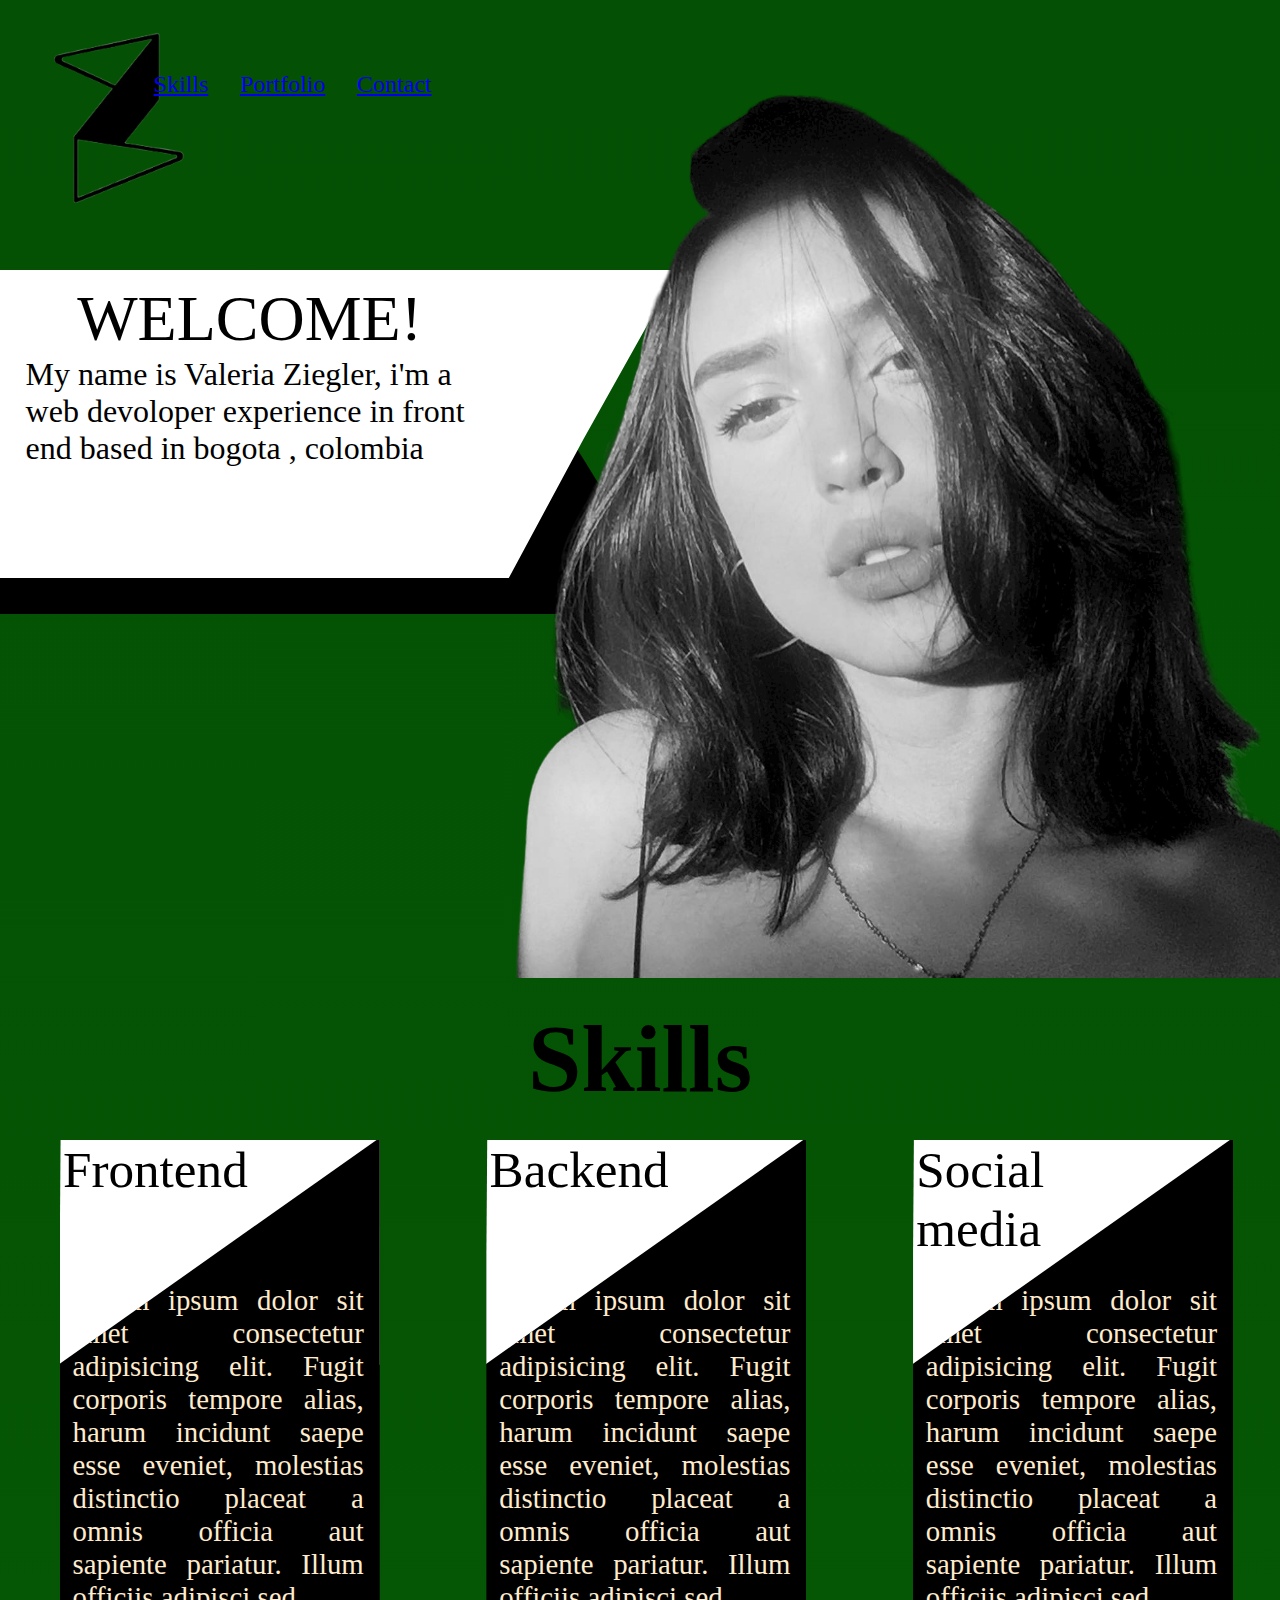
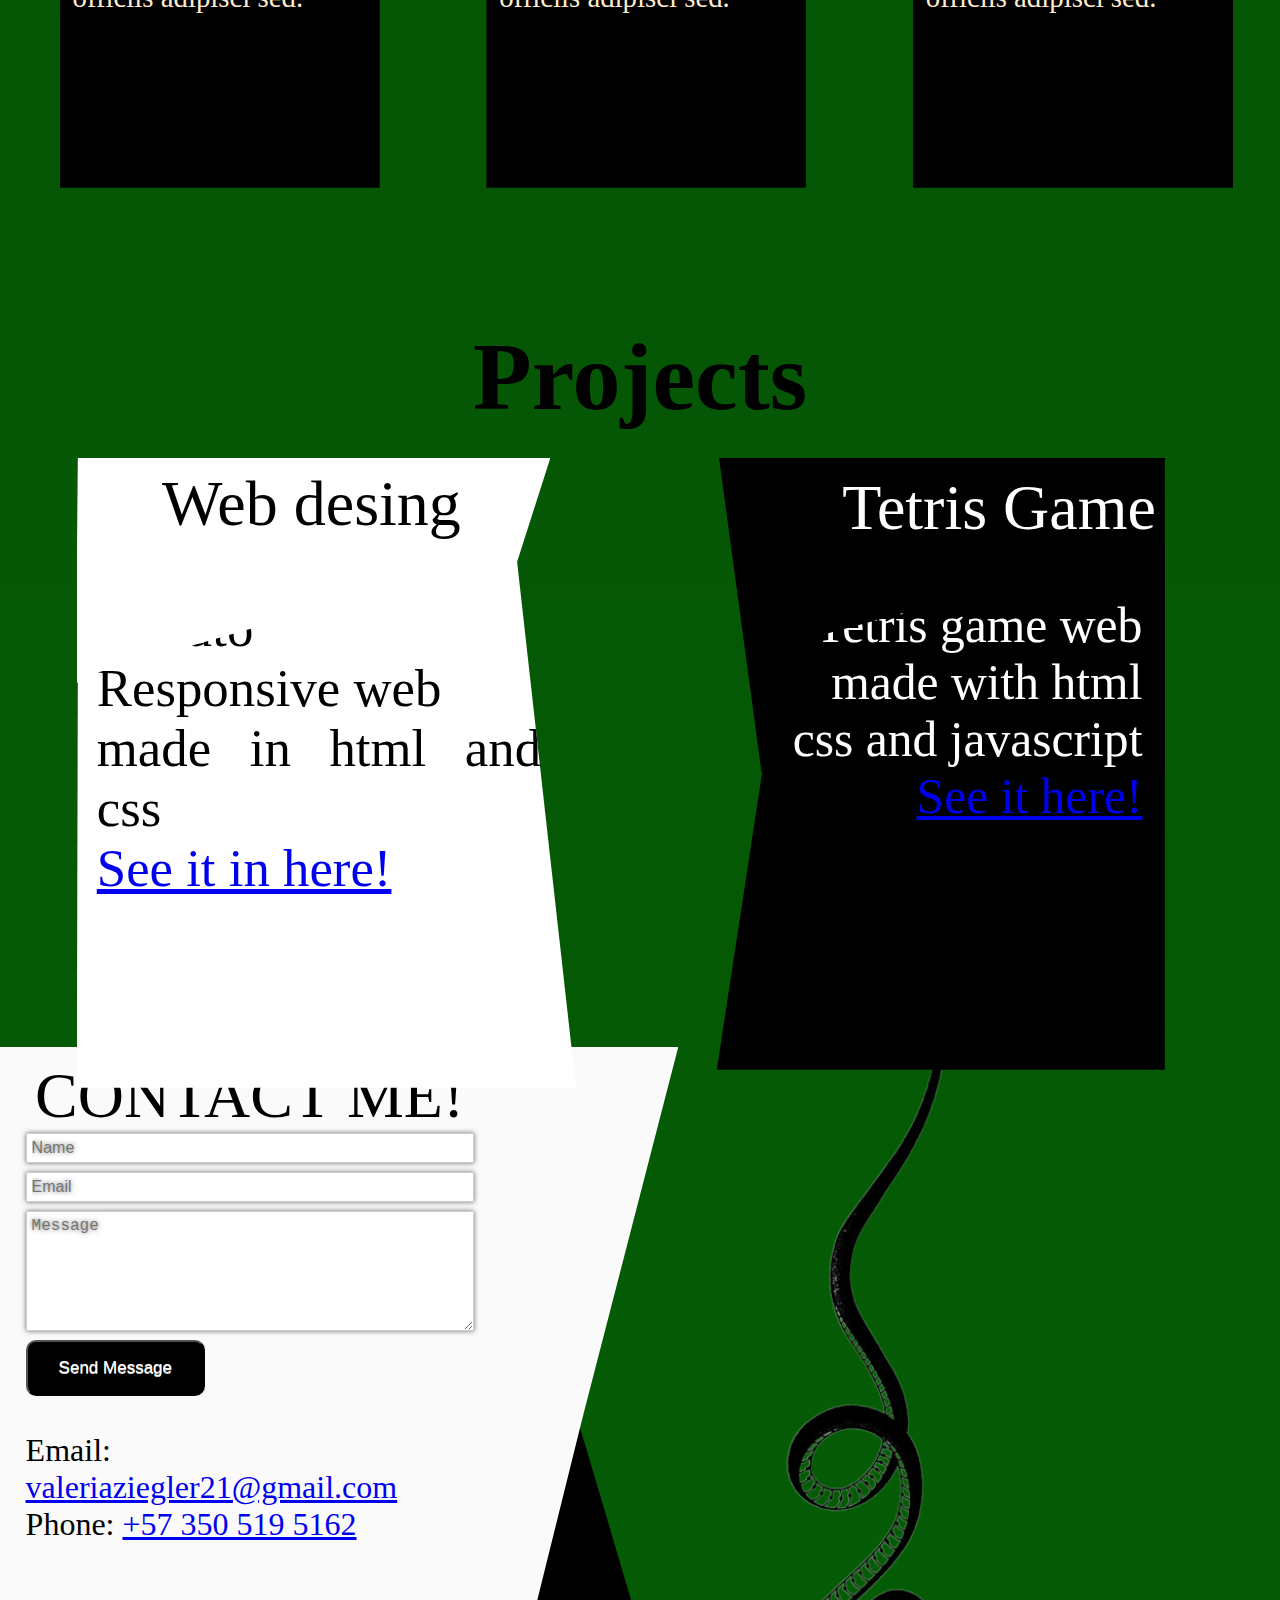
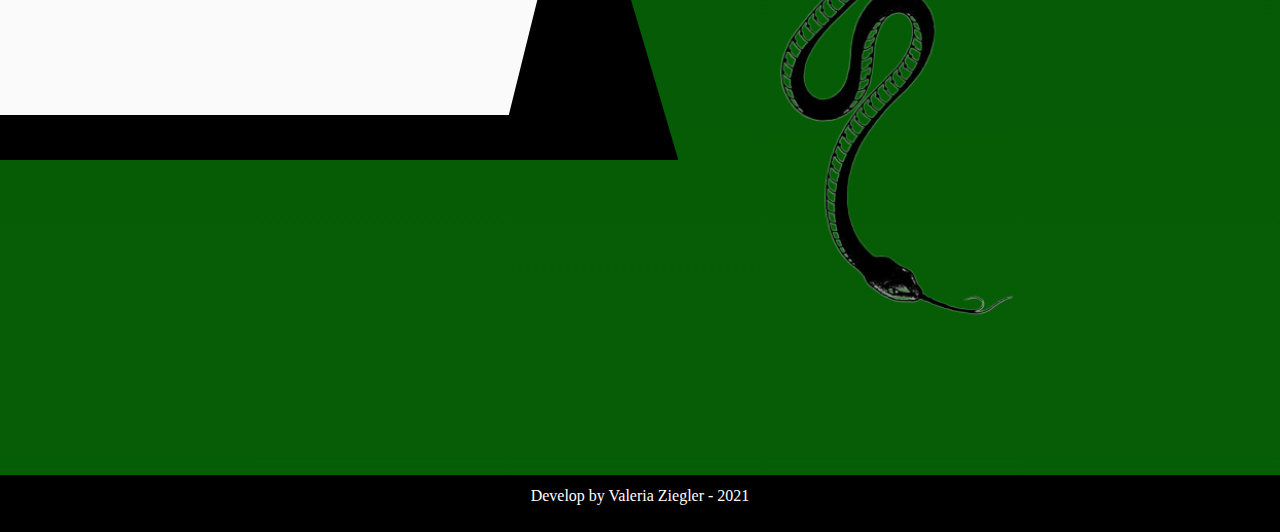
==== index.html @ ec6a2c65 "index" ====
<html lang="en">
<head>
<meta charset="UTF-8">
<meta http-equiv="X-UA-Compatible" content="IE=edge">
<meta name="viewport" content="width=device-width, initial-scale=1.0">
<title>Portfolio</title>
<link rel="stylesheet" type="text/css" href="css/style.css">
<link rel="shortcut icon" type="image/ico" href="img/favicon.ico">
<link href="http://fonts.googleapis.com/icon?family=Material+Icons" rel="stylesheet">
<script src="https://ajax.googleapis.com/ajax/libs/jquery/3.3.1/jquery.min.js"></script>
</head>

<body class="css-selector" >
  
<div class="firstpage">
  <header class="logo" id="top">
    <nav> <a href="#skills" alt="skills">Skills</a> <a href="#portfolio" alt="portfolio">Portfolio</a> <a href="#contact" alt="Contact">Contact</a> </nav>
  </header>
  <div class="piezas-container">
  
  <div class="welcome-container"></div>
  <div class="welcome-container-text2"></div>
  <div class="welcome-container-text">
    <div class="text-welcome">
      <p class="welcome">WELCOME!</p>
      <p class="presentation">My name is Valeria Ziegler, i&#39;m a web devoloper experience in front end based in bogota , colombia</p>
    </div>
  </div>
  </div>
<div class="foto"></div>
</div>
<div id="skills" class="skills">
    <h3>Skills</h3>
    <section>
      
      <div class="skills1">
        <div class="skills-frontend-container-2">
          <p class="title-skills">Frontend</p>
        </div>
        <div class="skills-frontend-container">
          <div>
            <p class="frontend-text">Lorem ipsum dolor sit amet consectetur adipisicing elit. Fugit corporis tempore alias, harum incidunt saepe esse eveniet, molestias distinctio placeat a omnis officia aut sapiente pariatur. Illum officiis adipisci sed.</p>
          </div>
        </div>
      </div>
      <div class="skills2">
        <div class="skills-backend-container-2">
          <p class="title-skills">Backend</p>
        </div>
        <div class="skills-backend-container">
          <div>
            <p class="frontend-text">Lorem ipsum dolor sit amet consectetur adipisicing elit. Fugit corporis tempore alias, harum incidunt saepe esse eveniet, molestias distinctio placeat a omnis officia aut sapiente pariatur. Illum officiis adipisci sed.</p>
          </div>
        </div>
      </div>
      <div class="skills3">
        <div class="skills-socialmedia-container-2">
          <p class="title-skills">Social <br> media</p>
        </div>
        <div class="skills-socialmedia-container">
          <div class="frontend-text">
            <p>Lorem ipsum dolor sit amet consectetur adipisicing elit. Fugit corporis tempore alias, harum incidunt saepe esse eveniet, molestias distinctio placeat a omnis officia aut sapiente pariatur. Illum officiis adipisci sed.</p>
          </div>
        </div>
      </div>
    </section>
</div>
  <container id="portfolio" >
    <h3>Projects</h3>
    <section>
      <div class="container-proyecto">
        <div class="projects-col1-frontend-container-2">
          <p class="title-projects-col1">Web desing</p>
        </div>
        <div class="projects-col1-frontend-container">
          <div class="proyect-text">
            <p >Tributo<br>
              Responsive web<br>
              made in html and css <br>
              <a href="https://optimistic-murdock-c4b876.netlify.app">See it in here!</a></p>
          </div>
        </div>
      </div>
        <div class="container-proyecto2">
        <div class="projects-col2-socialmedia-container-2">
          <p class="title-projects-col2">Tetris Game</p>
        </div>
        <div class="projects-col2-socialmedia-container">
          <div class="proyect-text2"> 
            <p>Tetris game web<br>
              made with html <br>css and javascript <br>
              <a href="https://ourainbows.github.io/tetris-game">See it here!</a></p>
          </div>
        </div>
      </div>
    </section>
  </container>
  <div id="contact">
    <div class="contact-container" ></div>
    <div class="contact-container-text2"></div>
    <div class="contact-container-text">
      <div class="text-welcome">
        <p class="welcome">CONTACT ME!</p>
        <form method="POST" id="contactForm" name="contactForm" class="contactForm">
          <div class="row">
            <div class="col-md-12">
              <div class="form-group">
                <input type="text" class="css-input input-size" name="name" id="name" placeholder="Name">
              </div>
            </div>
            <div class="col-md-12"> 
              <div class="form-group">
                <input type="email" class="css-input input-size" name="email" id="email" placeholder="Email">
              </div>
            </div>
            <div class="col-md-12">
              <div class="form-group">
                <textarea name="message" class="css-input input-size" id="message" cols="30" rows="6" placeholder="Message"></textarea>
              </div>
            </div>
            <div class="col-md-12">
              <div class="form-group">
                <input type="submit" value="Send Message" class="MyButton btn btn-primary">
                <div class="submitting"></div>
              </div>
            </div>
          </div>
        </form>
        <div class="me-container">
          <p class="presentation">Email: <a href="mailto:valeriaziegler21@gmail.com">valeriaziegler21@gmail.com</a> <br>
            Phone: <a href="tel:+57 350 519 5162">+57 350 519 5162</a></p>
        </div>
      </div>
    </div><div id="snake-container"></div>
  </div>
<p class="footer">Develop by Valeria Ziegler - 2021</p>
</div>
</body>
</html>
---- css/style.css ----
* {
  margin: 0;
  padding: 0;
}
html {

  scroll-behavior: smooth;
}
:root{
  --breakpoint-sm: 576px;
  --breakpoint-md: 768px;
  --breakpoint-lg: 992px;
  --breakpoint-xl: 1200px;
}
@font-face {
  font-family: Staatliches;
  src: local("Staatliches"), local("Staatliches-Regular");
  font-weight: bold;
}
body {
  font-size: 16px;
  font-family: Staatliches;
  overflow-x: hidden
}
.firstpage {
  background-size: contain;
  background-repeat: no-repeat;
  width: 100%;
}
.logo{
  
  background-image: url("../img/logonegro.png");
  height: 20%;
  background-repeat: no-repeat;
  margin: 2% 0% 5% 2%;
  background-size: contain;
}
nav {
  position: absolute;
  margin: 2% 10%;
  word-spacing: 2vw;
  z-index: 60;
  top: 5%;
  font-size: 1.5em;
}

.welcome-container-text {
  clip-path: polygon(100% 0, 86% 55%, 75% 100%, 0% 100%, 0 49%, 0% 0%);
  background-color: #ffffff;
  height: 30%;
  width: 50%;
  padding: 1% 1% 2% 2%;
  z-index: index 1;
  position: absolute;
}
.welcome-container-text2 {
  clip-path: polygon(68% 0, 86% 55%, 100% 100%, 0 100%, 0 49%, 0 0);
  background-color: #000;
  height: 34%;
  width: 50%;
  padding: 1% 1% 2% 2%;
  z-index: index -1;
  position: absolute;
}
.text-welcome {
  width: 70%;
  height: 70%;
}

.welcome {
  display: flex;
  justify-content: center;
  font-size: 4em;
  margin: 0;
}
.presentation {
  font-size: 2em;
}
.foto {
  background-image: url(../img/seisi.png);
  height: 100%;
  background-repeat: no-repeat;
  background-size: contain;
  background-position: right;
  margin: -15% 0px 0px 0px;
  z-index: 30;

  -webkit-filter: grayscale(100%);
	filter: grayscale(100%);
	-webkit-transition: .3s ease-in-out;
	transition: .3s ease-in-out;
}
.foto:hover {
	-webkit-filter: grayscale(0);
	filter: grayscale(0);
}

.skills {
  height: 102vh;
  display: block;
}

.contact-container {
  margin-top: 46%;
}
.contact-container-text {
  clip-path: polygon(100% 0, 86% 55%, 75% 100%, 0% 100%, 0 49%, 0% 0%);
  background-color: #fafafa;
  height: 70%;
  width: 50%;
  padding: 1% 1% 2% 2%;
  z-index: index 1;
  position: absolute;
}
.contact-container-text2 {
  clip-path: polygon(68% 0, 86% 55%, 100% 100%, 0 100%, 0 49%, 0 0);
  background-color: #000;
  height: 75%;
  width: 50%;
  padding: 1% 1% 2% 2%;
  z-index: index -1;
  position: absolute;
}

#snake-container {
  background-image: url(../img/snake.png);
  background-repeat: no-repeat;
  background-size: contain;
  height: 100%;
  background-position: center;
  z-index: 50;
  position: relative;
  margin: 0% 0% 0% 40%;
  top: -130px;
  padding-top: 10%;
}
.skills-frontend-container, .skills-backend-container, .skills-socialmedia-container {
  clip-path: polygon(100% -2px, 100% 100%, 0% 100%, 0px 34.55%);
  background-color: black;
  height: 72%;
  width: 25%;
  z-index: index -1;
  position: absolute;
  margin: 0% 0% 0% -12%;
}

.skills-frontend-container-2, .skills-backend-container-2, .skills-socialmedia-container-2 {
  clip-path: polygon(100% 0px, 100% 149px, 100% 100%, 0% 99.67%, 0px 50%, 1px -9.39%);
  background-color: #ffffff;
  height: 25%;
  width: 25%;
  z-index: index 1;
  position: absolute;
  margin: 0% 0% 0% -12%;
}

.projects-col1-frontend-container, .projects-col1-backend-container, .projects-col1-socialmedia-container {
  clip-path: polygon(88% 95px, 100% 100%, 0% 100%, 1px 35%);
  background-color: #ffffff;
  height: 70%;
  width: 39%;
  z-index: 90;
  position: absolute;
  margin: 0% 0% 0% -19%;
}
.projects-col1-frontend-container-2, .projects-col1-backend-container-2, .projects-col1-socialmedia-container-2 {
  clip-path: polygon(100% 0px, 90% 148px, 0% 100%, 0px 50%, 1px 0%);
  background-color: #ffffff;
  height: 25%;
  width: 37%;
  z-index: 80;
  position: absolute;
  margin: 0% 0% 0% -19%;
}

.projects-col2-frontend-container, .projects-col2-backend-container, .projects-col2-socialmedia-container {
  clip-path: polygon(100% 85px, 100% 100%, 0% 100%, 10% 52%, 18% 30%);
  background-color: #000;
  height: 68%;
  width: 35%;
  z-index: 90;
  position: absolute;
  margin: 0% 0% 0% -19%;
}
.projects-col2-frontend-container-2, .projects-col2-backend-container-2, .projects-col2-socialmedia-container-2 {
  clip-path: polygon(100% 0px, 100% 150px, 100% 100%, 10% 100%, 2px -0.5%);
  background-color: #000;
  height: 35%;
  width: 35%;
  z-index: 80;
  position: absolute;
  margin: 0% 0% 0% -19%;
}

.frontend-text {
  color: blanchedalmond;
  font-size: 1.8em;
  text-align: justify;
  padding: 45% 5% 0% 4%;
}
.proyect-text {
  color: rgb(0, 0, 0);
  font-size: 3.3em;
  text-align: justify;
  padding: 28% 7% 0% 4%;
}
.proyect-text2 {
  color: rgb(255, 255, 255);
  font-size: 3.1em;
  text-align: right;
  padding: 31% 5% 0% 7%;
}

h3 {
  display: flex;
  justify-content: center;
  padding: 2% 0% 2% 0%;
  font-size: 6em;
}
.title-skills {
  padding: 0% 0% 0% 1%;
  font-size: 3.2em;
  color: #000;
}
.title-skills1 {
  padding: 2% 0% 0% 4%;
  font-size: 3em;
  color: #000;
}

.title-projects-col1 {
  padding: 2% 0% 0% 18%;
  font-size: 4em;
  color: #000;
}

.title-projects-col2 {
  padding: 3% 0% 0% 28%;
  font-size: 4em;
  color: #fff;
}

section {
  display: flex;
  justify-content: space-around;
}

.projects {
  background-color: #A5B61A;
  height: 70%;
  display: block;
}
.contact {
  background-color: #d3692b;
  height: 70%;
  display: block;
}
.title-projects {
  padding: 4% 0% 0% 7%;
  font-size: 2em;
}
.projects-frontend-container, .projects-backend-container, .projects-container {
  clip-path: polygon(100% 0px, 100% 149px, 100% 100%, 0% 99.67%, 0px 50%, 1px -9.39%);
  background-color: #A5B61A;
  height: 38%;
  width: 25%;
  z-index: index 1;
  position: absolute;
  margin: 0% 0% 0% -12%;
}

.css-selector {
  background: linear-gradient(180deg,#045004, #097609, #70af1a, #d9d40b, #e5eb0b,  #a7a7a7);
  background-size: 1400% 1400%;

  -webkit-animation: DegradadoAnimado 30s ease infinite;
  -moz-animation: DegradadoAnimado 30s ease infinite;
  -o-animation: DegradadoAnimado 30s ease infinite;
  animation: DegradadoAnimado 30s ease infinite;
}

@-webkit-keyframes DegradadoAnimado {
  0%{background-position:50% 0%}
  50%{background-position:50% 100%}
  100%{background-position:50% 0%}
}
@-moz-keyframes DegradadoAnimado {
  0%{background-position:50% 0%}
  50%{background-position:50% 100%}
  100%{background-position:50% 0%}
}
@-o-keyframes DegradadoAnimado {
  0%{background-position:50% 0%}
  50%{background-position:50% 100%}
  100%{background-position:50% 0%}
}
@keyframes DegradadoAnimado {
  0%{background-position:50% 0%}
  50%{background-position:50% 100%}
  100%{background-position:50% 0%}
}

.myButton {
	background:linear-gradient(to bottom, #000000 5%, #000000 100%);
	background-color:#000000;
	border-radius:10px;
	
	display:inline-block;
	cursor:pointer;
	color:#ffffff;
	font-family:Arial;
	font-size:17px;
	padding:16px 31px;
	text-decoration:none;
	text-shadow:0px 1px 0px #d1d1d1;
}
.myButton:hover {
	background:linear-gradient(to bottom, #000000 5%, #000000 100%);
	background-color:#000000;
}
.myButton:active {
	position:relative;
	top:1px;
}
.css-input {
  padding: 5px;
  font-size: 16px;
  border-width: 1px;
  border-color: #CCCCCC;
  background-color: #FFFFFF;
  color: #000000;
  border-style: solid;
  border-radius: 0px;
  box-shadow: 0px 0px 5px rgba(66,66,66,.75);
  text-shadow: 0px 0px 5px rgba(66,66,66,.75);
  margin-bottom: 2%;
}
.css-input:focus {
  outline:none;
}

.input-size{
  width:100%;
}

.me-container{
  margin-top:8%;
}



.footer {
  background-color: #000;
  height: 5%;
  width: 100%;
  text-align: center;
  color: #fff;
  position: relative;
  padding-top: 1%;
  
}

@media screen and (max-width : 1024px) {
  .welcome-container-text {
    height: 30%;
    width: 60%;
} 
.contact-container {
  margin-top: 66%;
}  
nav {
  position: absolute;
  margin: 2% 16%;
  word-spacing: 2vw;
  z-index: 60;
  top: 5%;
  font-size: 1.6em;
}
  
.welcome-container-text2 {
   height: 36%;
  width: 54%; 
}
.foto {
  height: 65%;
  margin: -13% -110px 0px 0px;
}
.footer {
  width: 111%;
}


.skills-frontend-container-2, .skills-backend-container-2, .skills-socialmedia-container-2 {
  height: 23%;
  width: 31%;
  margin: 0% 0% 0% -10%;
}
.skills-frontend-container, .skills-backend-container, .skills-socialmedia-container {
  height: 67%;
  width: 31%;
  margin: 0% 0% 0% -10%;
}
h3 {
    padding: 4% 0% 4% 12%;
    font-size: 12vh;
}
.projects-col1-frontend-container-2, .projects-col1-backend-container-2, .projects-col1-socialmedia-container-2 {
  height: 27%;
  width: 42%;
  margin: 0% 0% 0% -16%;
}
.projects-col1-frontend-container, .projects-col1-backend-container, .projects-col1-socialmedia-container {
  height: 68%;
  width: 43%;
  margin: 0% 0% 0% -16.1%;
}
.projects-col2-frontend-container-2, .projects-col2-backend-container-2, .projects-col2-socialmedia-container-2 {
  height: 39%;
  width: 43%;
  margin: 0% 0% 0% -16.1%;
}
.projects-col2-frontend-container, .projects-col2-backend-container, .projects-col2-socialmedia-container {
  height: 68%;
  width: 43%;
  margin: 0% 0% 0% -16.1%;
}
.title-projects-col2 {
  font-size: 5vw;
  
}
.frontend-text {
  color: blanchedalmond;
  font-size: 1.7em;
  text-align: justify;
  padding: 54% 5% 0% 5%;
}
.proyect-text {
  font-size: 3.1em;
  padding: 38% 7% 0% 4%;
}
.title-projects-col1 {
  padding: 2% 0% 0% 18%;
  font-size: 6vw;
  color: #000;
}
.proyect-text2 {
  color: rgb(255, 255, 255);
  font-size: 3.1em;
  text-align: right;
  padding: 35% 5% 0% 7%;
}
.contact-container-text {
 height: 80%;
  width: 56%;
}
.contact-container-text2 {
 width: 62%;
}
#snake-container {
  height: 103%;
  margin: 0% 0% 0% 72%;
}
}
 @media screen and (max-width : 768px) {
   
 .logo {
  height: 16%;}
  nav {
  margin: 2% 15%;}

.foto {
  height: 57%;}
.welcome-container-text {
    height: 33%;}

.title-skills {
  font-size: 2.6em; 
  }
.frontend-text {
    font-size: 1.4em;
    padding: 60% 5% 0% 4%;
}
.proyect-text2 {
  color: rgb(255, 255, 255);
  font-size: 2.6em;
  text-align: right;
  padding: 50% 5% 0% 7%;
}
.title-projects-col2 {
  padding: 2% 0% 0% 14%;
  font-size: 3.3em;

}
.title-projects-col1 {
  font-size: 3em;}

.proyect-text {
  font-size: 2.7em;
  padding: 50% 7% 0% 4%;
}
#snake-container {
  height: 85%;
}
.contact-container {
  margin-top: 79%;
}
.footer {
  width: 115%;
}
 }
 @media screen and (max-width : 430px) {
  nav {
    margin: 3% 0% 0% 30%;
}
.logo {
  height: 15%;
}.foto {
  height: 49%;
  margin: 334px 25px 0px 0px;
}
.welcome-container-text {
  height: 34%;
  width: 106%;
}
.welcome-container-text2 {
  height: 37%;
  width: 104%;
}
  .foto {
    height: 49%;
    margin: 334px 25px 0px 0px;
}
section {
  display:flex;
  flex-direction: column;
  justify-content: center;

}
.skills1{
  margin: auto;
}
.skills2 {
  margin: 730px 0px -367px 212px;
}
.skills3 {
  margin: auto;
}

.skills-frontend-container-2, .skills-backend-container-2, .skills-socialmedia-container-2 {
    height: 24%;
    width: 80%;
    margin: 0% 0% 0% -34%;
}
.skills-frontend-container, .skills-backend-container, .skills-socialmedia-container {
  height: 42%;
  width: 80%;
  margin: 0% 0% 0% -34%

}
.title-skills {
  font-size: 3em;
}
.frontend-text {
  font-size: 1.4em;
  padding: 34% 5% 0% 4%;
}
.skills {
  height: 160vh;
  display: block;
}
.container-proyecto{
  margin: auto;
}
.container-proyecto2{
  margin: 394px 0px 4px 212px;

}
.projects-col1-frontend-container, .projects-col1-backend-container, .projects-col1-socialmedia-container {
  height: 46%;
  width: 78%;
  margin: 1% 0% 0% -30%;
}
.projects-col1-frontend-container-2, .projects-col1-backend-container-2, .projects-col1-socialmedia-container-2 {
  height: 25%;
  width: 74%;
  margin: 0% 0% 0% -30%;
}
.proyect-text {
  font-size: 2.4em;
  padding: 39% 7% 0% 4%;
}
.title-projects-col1 {
  font-size: 3.5em;
  padding: 2% 0% 0% 11%;
}

.projects-col2-frontend-container-2, .projects-col2-backend-container-2, .projects-col2-socialmedia-container-2 {
  height: 46%;
  width: 78%;
  margin: 0% 0% 0% -30%;
}
.projects-col2-frontend-container, .projects-col2-backend-container, .projects-col2-socialmedia-container {
  height: 46%;
  width: 78%;
  margin: 0% 0% 0% -30%;
}
.title-projects-col2 {
  padding: 2% 0% 0% 14%;
  font-size: 3.5em;
}
.proyect-text2 {
  color: rgb(255, 255, 255);
  font-size: 2.5em;
  text-align: right;
  padding: 36% 5% 0% 7%;
}
.contact-container {
  margin-top: 109%;
}
.contact-container-text2 {
  width: 100%;
}
.contact-container-text {
  height: 69%;
  width: 100%;
}
#snake-container{
  
    background-image:unset;
    background-repeat: no-repeat;
    background-size: contain;
    height: 100%;
    background-position: center;
    z-index: 50;
    position: relative;
    margin: 0% 0% 0% 40%;
    top: -130px;
    padding-top: 10%;
}
 }
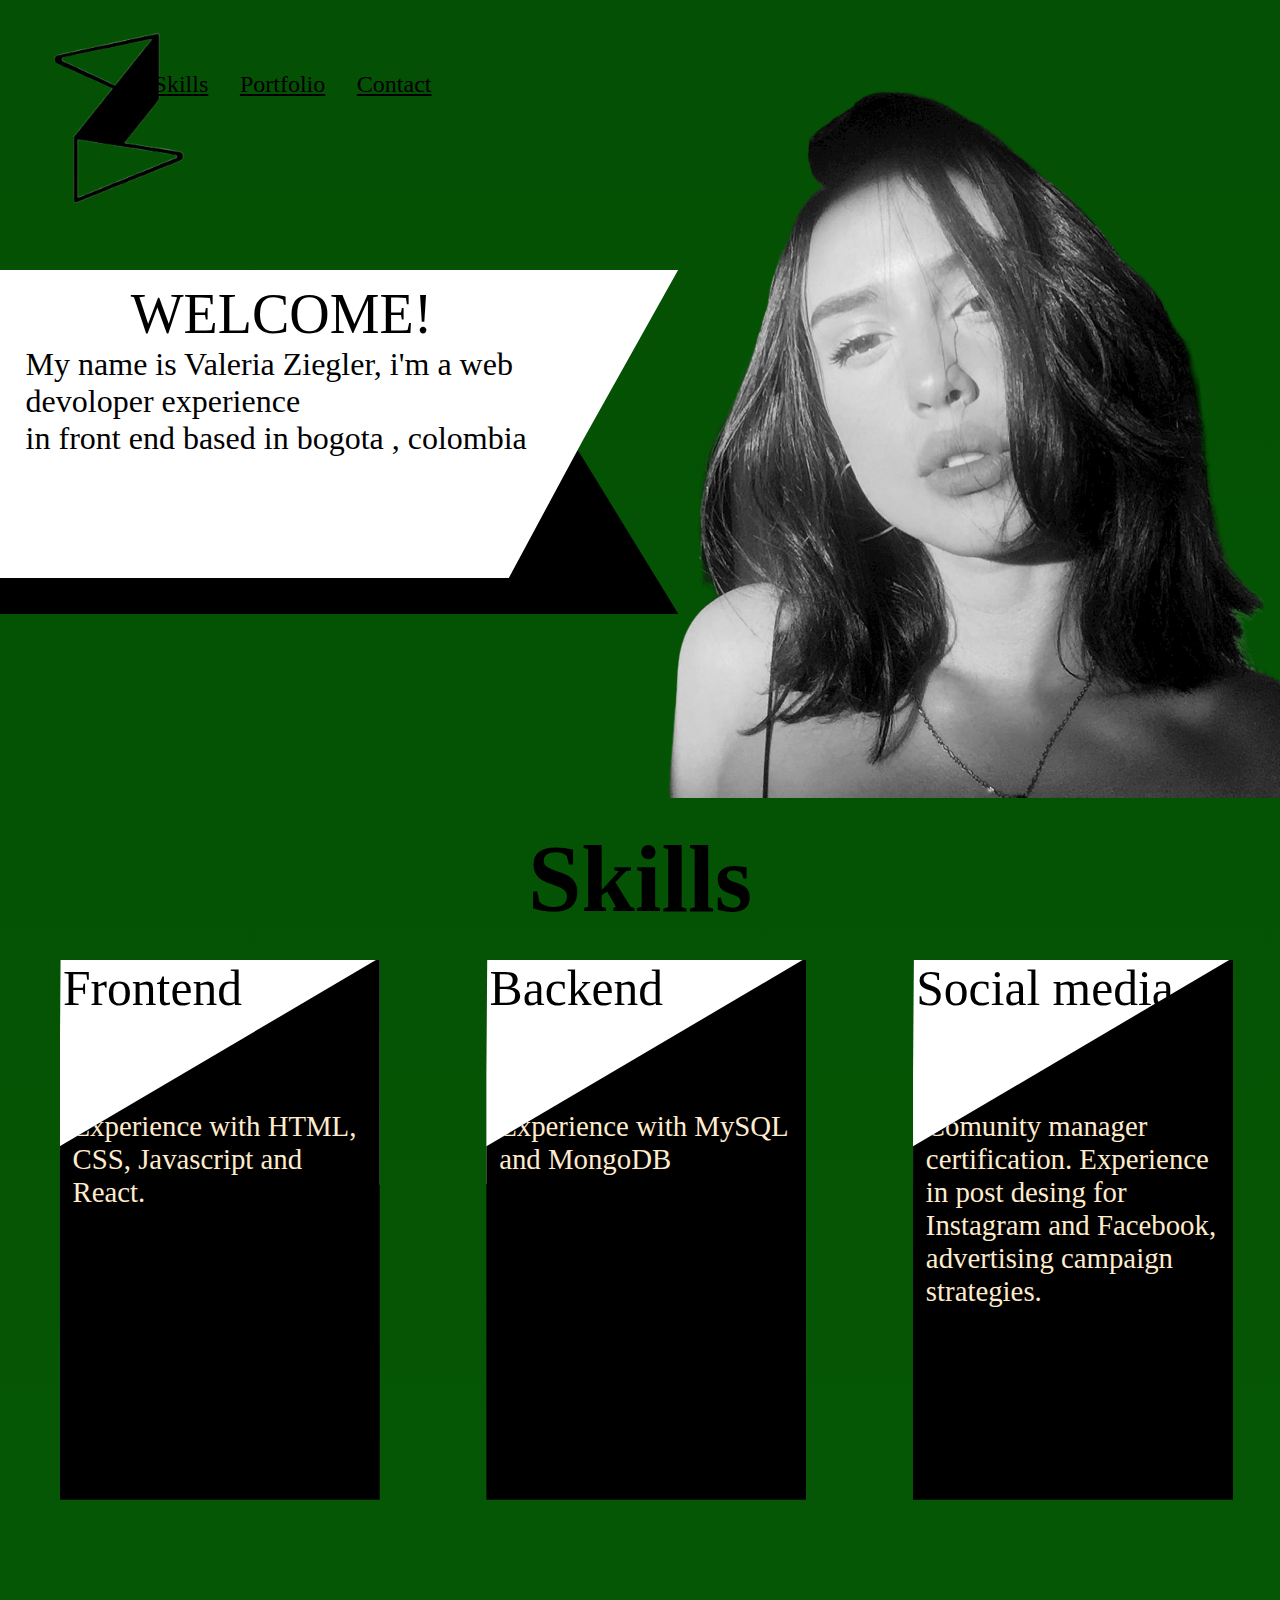
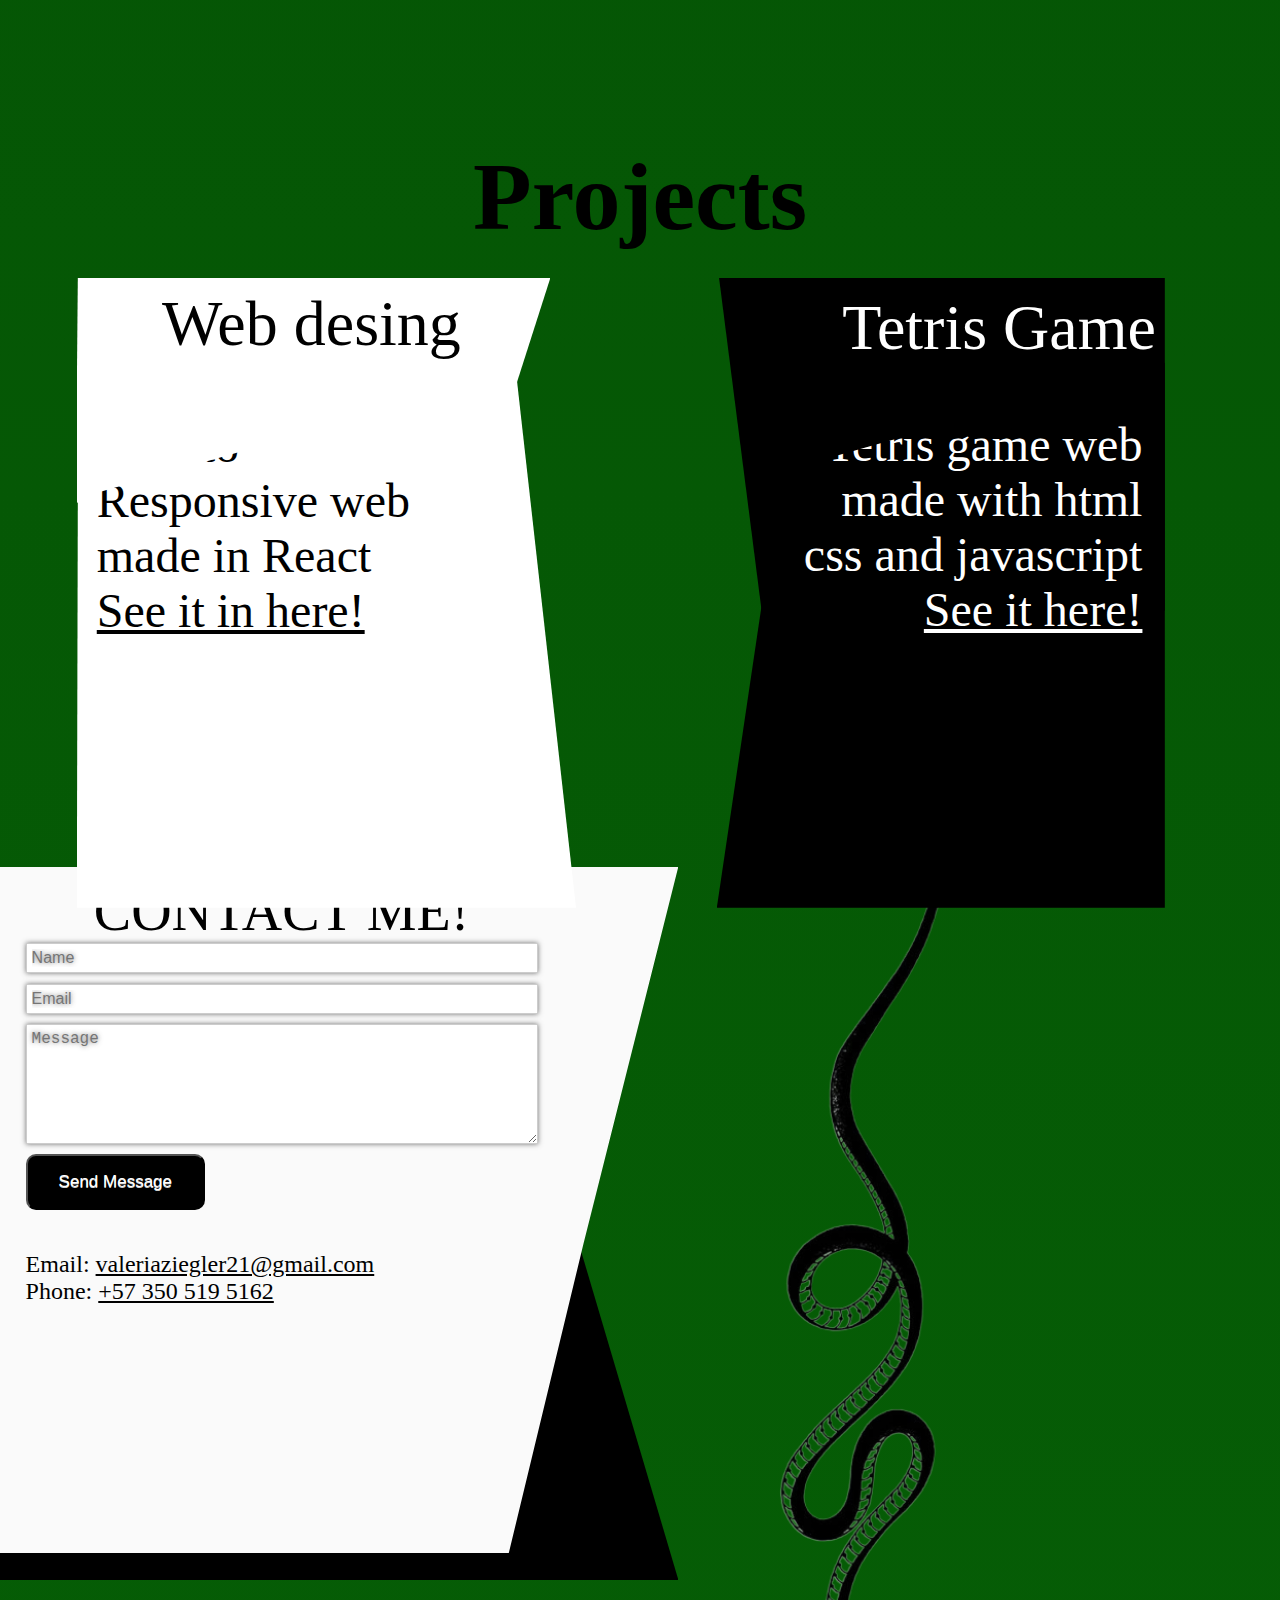
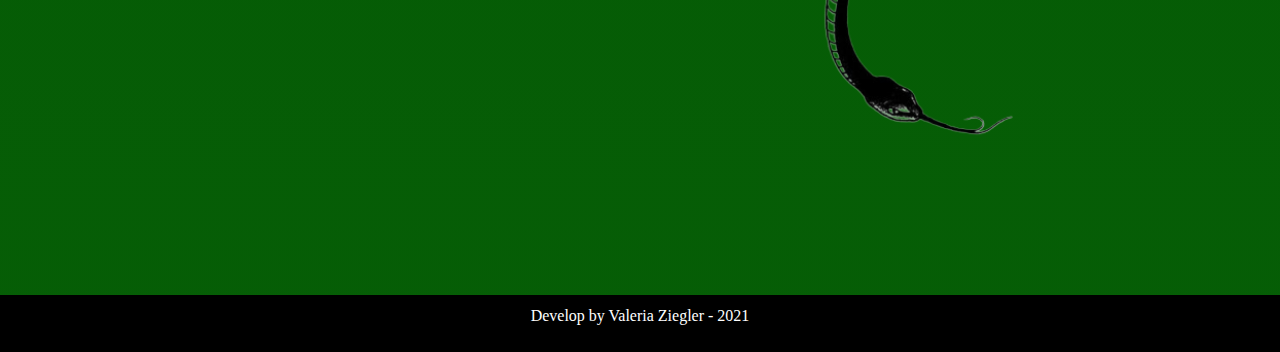
==== commit 4d84fd17: "Css and Responsive" ====
--- a/index.html
+++ b/index.html
@@ -23,7 +23,7 @@
   <div class="welcome-container-text">
     <div class="text-welcome">
       <p class="welcome">WELCOME!</p>
-      <p class="presentation">My name is Valeria Ziegler, i&#39;m a web devoloper experience in front end based in bogota , colombia</p>
+      <p class="presentation1">My name is Valeria Ziegler, i&#39;m a web devoloper experience <br> in front end based in bogota , colombia</p>
     </div>
   </div>
   </div>
@@ -39,7 +39,7 @@
         </div>
         <div class="skills-frontend-container">
           <div>
-            <p class="frontend-text">Lorem ipsum dolor sit amet consectetur adipisicing elit. Fugit corporis tempore alias, harum incidunt saepe esse eveniet, molestias distinctio placeat a omnis officia aut sapiente pariatur. Illum officiis adipisci sed.</p>
+            <p class="frontend-text">Experience with HTML, CSS, Javascript and React.</p>
           </div>
         </div>
       </div>
@@ -49,17 +49,17 @@
         </div>
         <div class="skills-backend-container">
           <div>
-            <p class="frontend-text">Lorem ipsum dolor sit amet consectetur adipisicing elit. Fugit corporis tempore alias, harum incidunt saepe esse eveniet, molestias distinctio placeat a omnis officia aut sapiente pariatur. Illum officiis adipisci sed.</p>
+            <p class="frontend-text">Experience with MySQL and MongoDB</p>
           </div>
         </div>
       </div>
       <div class="skills3">
         <div class="skills-socialmedia-container-2">
-          <p class="title-skills">Social <br> media</p>
+          <p class="title-skills">Social media</p>
         </div>
         <div class="skills-socialmedia-container">
           <div class="frontend-text">
-            <p>Lorem ipsum dolor sit amet consectetur adipisicing elit. Fugit corporis tempore alias, harum incidunt saepe esse eveniet, molestias distinctio placeat a omnis officia aut sapiente pariatur. Illum officiis adipisci sed.</p>
+            <p>Comunity manager certification. Experience in post desing for Instagram and Facebook, advertising campaign strategies.</p>
           </div>
         </div>
       </div>
@@ -76,8 +76,8 @@
           <div class="proyect-text">
             <p >Tributo<br>
               Responsive web<br>
-              made in html and css <br>
-              <a href="https://optimistic-murdock-c4b876.netlify.app">See it in here!</a></p>
+              made in React<br>
+              <a href="https://cranky-cori-04d184.netlify.app/#/Inicio">See it in here!</a></p>
           </div>
         </div>
       </div>
@@ -89,12 +89,12 @@
           <div class="proyect-text2"> 
             <p>Tetris game web<br>
               made with html <br>css and javascript <br>
-              <a href="https://ourainbows.github.io/tetris-game">See it here!</a></p>
+              <a href="https://ourainbows.github.io/tetris-game" style="color:#ffff">See it here!</a></p>
           </div>
         </div>
       </div>
     </section>
-  </container>
+  </container
   <div id="contact">
     <div class="contact-container" ></div>
     <div class="contact-container-text2"></div>
@@ -127,7 +127,7 @@
           </div>
         </form>
         <div class="me-container">
-          <p class="presentation">Email: <a href="mailto:valeriaziegler21@gmail.com">valeriaziegler21@gmail.com</a> <br>
+          <p class="presentation">Email: <a href="mailto:valeriaziegler21@gmail.com" >valeriaziegler21@gmail.com</a> <br>
             Phone: <a href="tel:+57 350 519 5162">+57 350 519 5162</a></p>
         </div>
       </div>
--- a/css/style.css
+++ b/css/style.css
@@ -5,6 +5,9 @@
 html {
 
   scroll-behavior: smooth;
+}
+a {
+  color: #000;
 }
 :root{
   --breakpoint-sm: 576px;
@@ -14,7 +17,7 @@
 }
 @font-face {
   font-family: Staatliches;
-  src: local("Staatliches"), local("Staatliches-Regular");
+  src: local("Staatliches"), local("Staatliches-Regular"), url(Staatliches-Regular.ttf);
   font-weight: bold;
 }
 body {
@@ -63,28 +66,32 @@
   position: absolute;
 }
 .text-welcome {
-  width: 70%;
+  width: 80%;
   height: 70%;
 }
 
 .welcome {
   display: flex;
   justify-content: center;
-  font-size: 4em;
+  font-size: 3.5em;
   margin: 0;
 }
+.presentation1 {
+  font-size: 2em;
+}
 .presentation {
-  font-size: 2em;
-}
+  font-size: 1.5em;
+}
+
+
 .foto {
   background-image: url(../img/seisi.png);
-  height: 100%;
+  height: 80%;
   background-repeat: no-repeat;
   background-size: contain;
   background-position: right;
   margin: -15% 0px 0px 0px;
   z-index: 30;
-
   -webkit-filter: grayscale(100%);
 	filter: grayscale(100%);
 	-webkit-transition: .3s ease-in-out;
@@ -106,7 +113,7 @@
 .contact-container-text {
   clip-path: polygon(100% 0, 86% 55%, 75% 100%, 0% 100%, 0 49%, 0% 0%);
   background-color: #fafafa;
-  height: 70%;
+  height: 72%;
   width: 50%;
   padding: 1% 1% 2% 2%;
   z-index: index 1;
@@ -137,7 +144,7 @@
 .skills-frontend-container, .skills-backend-container, .skills-socialmedia-container {
   clip-path: polygon(100% -2px, 100% 100%, 0% 100%, 0px 34.55%);
   background-color: black;
-  height: 72%;
+  height: 60%;
   width: 25%;
   z-index: index -1;
   position: absolute;
@@ -176,7 +183,7 @@
 .projects-col2-frontend-container, .projects-col2-backend-container, .projects-col2-socialmedia-container {
   clip-path: polygon(100% 85px, 100% 100%, 0% 100%, 10% 52%, 18% 30%);
   background-color: #000;
-  height: 68%;
+  height: 70%;
   width: 35%;
   z-index: 90;
   position: absolute;
@@ -185,7 +192,7 @@
 .projects-col2-frontend-container-2, .projects-col2-backend-container-2, .projects-col2-socialmedia-container-2 {
   clip-path: polygon(100% 0px, 100% 150px, 100% 100%, 10% 100%, 2px -0.5%);
   background-color: #000;
-  height: 35%;
+  height: 37%;
   width: 35%;
   z-index: 80;
   position: absolute;
@@ -195,18 +202,17 @@
 .frontend-text {
   color: blanchedalmond;
   font-size: 1.8em;
-  text-align: justify;
-  padding: 45% 5% 0% 4%;
+  padding: 47% 5% 0% 4%;
 }
 .proyect-text {
   color: rgb(0, 0, 0);
-  font-size: 3.3em;
+  font-size: 3em;
   text-align: justify;
   padding: 28% 7% 0% 4%;
 }
 .proyect-text2 {
   color: rgb(255, 255, 255);
-  font-size: 3.1em;
+  font-size: 3em;
   text-align: right;
   padding: 31% 5% 0% 7%;
 }
@@ -219,7 +225,7 @@
 }
 .title-skills {
   padding: 0% 0% 0% 1%;
-  font-size: 3.2em;
+  font-size: 3.1em;
   color: #000;
 }
 .title-skills1 {
@@ -322,6 +328,7 @@
 	position:relative;
 	top:1px;
 }
+
 .css-input {
   padding: 5px;
   font-size: 16px;
@@ -360,7 +367,7 @@
   
 }
 
-@media screen and (max-width : 1024px) {
+@media screen and (max-width : 1174px) {
   .welcome-container-text {
     height: 30%;
     width: 60%;
@@ -368,6 +375,17 @@
 .contact-container {
   margin-top: 66%;
 }  
+.title-skills {
+  padding: 0% 0% 0% 1%;
+  font-size: 2.8em;
+  color: #000;
+}
+.welcome {
+  display: flex;
+  justify-content: center;
+  font-size: 3.5em;
+  margin: 0;
+}
 nav {
   position: absolute;
   margin: 2% 16%;
@@ -428,6 +446,11 @@
   font-size: 5vw;
   
 }
+.presentation1 {
+  font-size: 1.5em;
+}
+.foto {
+  height: 65%;}
 .frontend-text {
   color: blanchedalmond;
   font-size: 1.7em;
